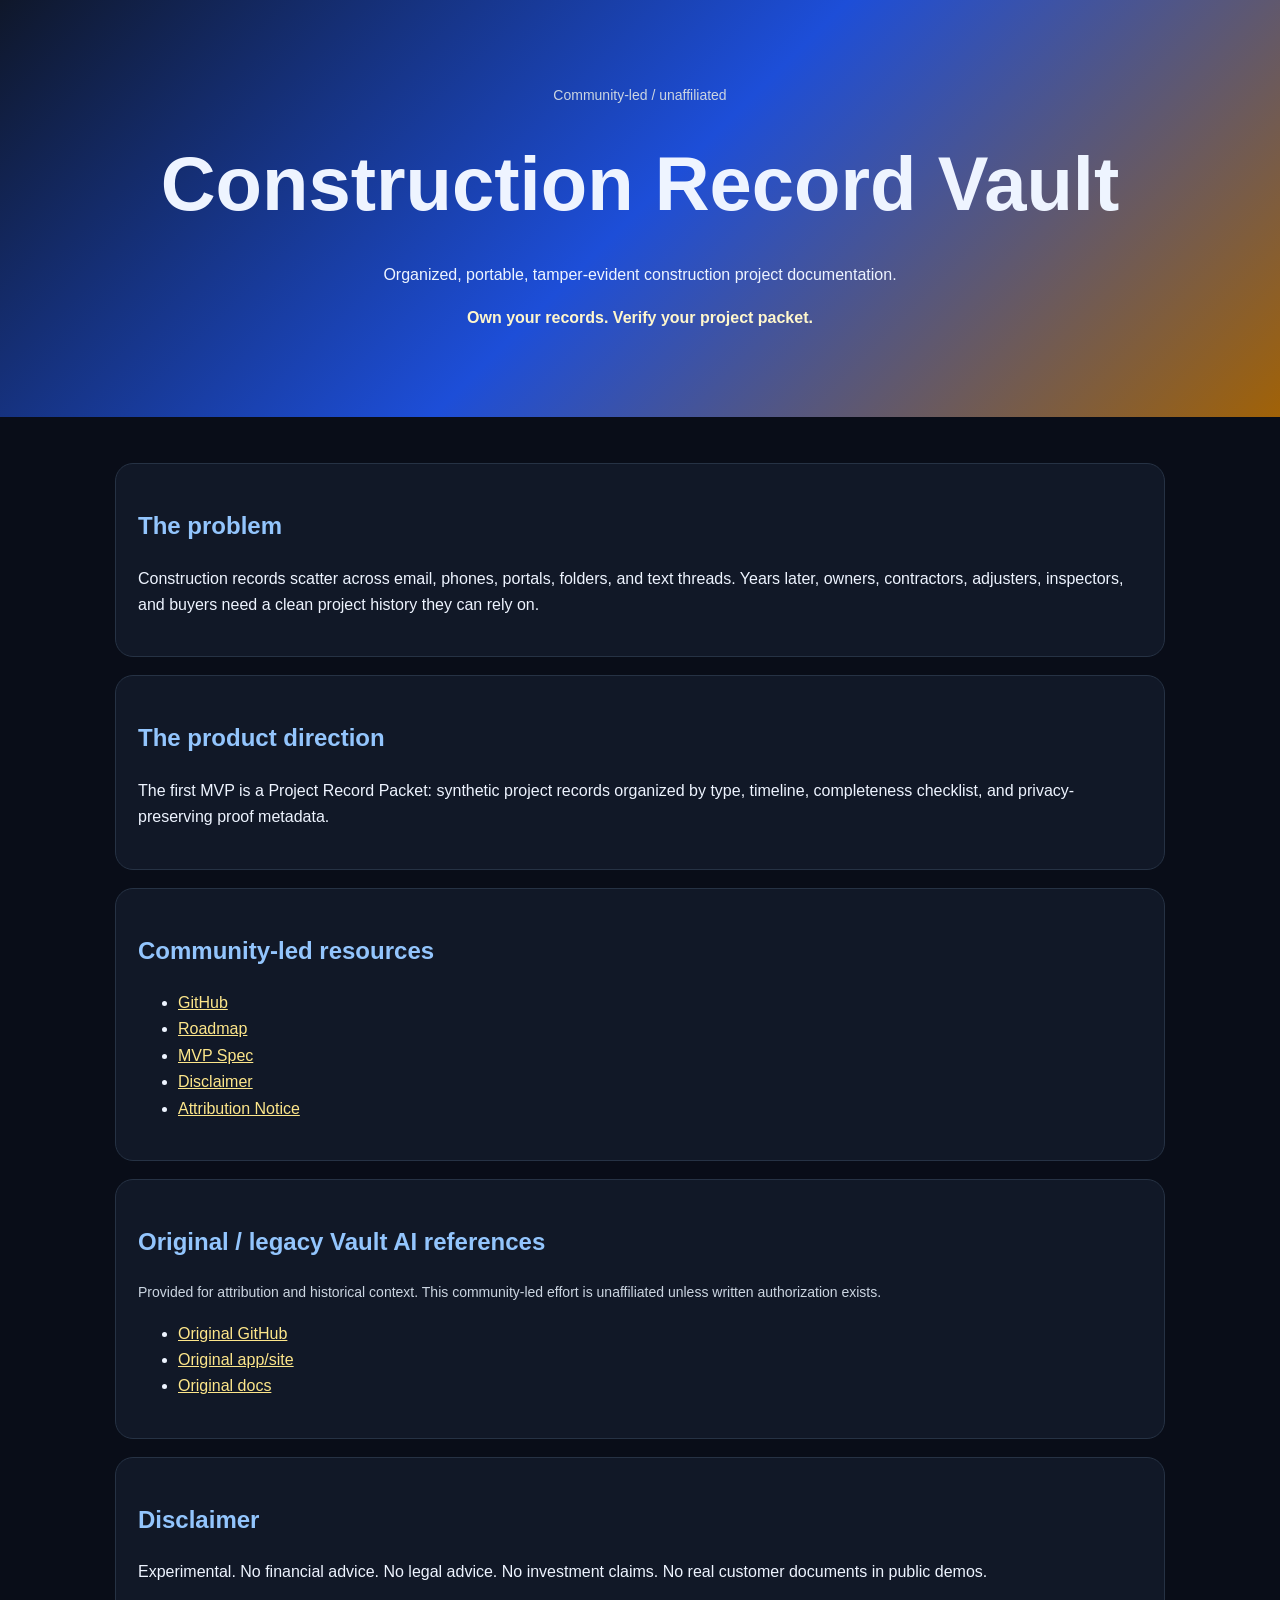
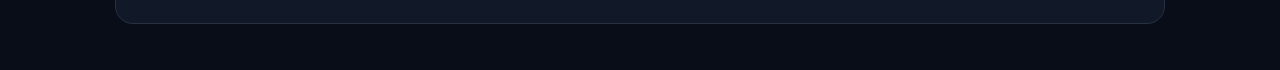
==== website/index.html @ f5368127 "docs: publish product-first construction record vault materials" ====
<!doctype html>
<html lang="en">
<head>
<meta charset="utf-8"><meta name="viewport" content="width=device-width, initial-scale=1">
<title>Construction Record Vault</title>
<style>body{margin:0;font-family:Arial,sans-serif;background:#090d18;color:#eef4ff;line-height:1.65}header{padding:70px 24px;background:linear-gradient(135deg,#0f172a,#1d4ed8,#a16207);text-align:center}h1{font-size:clamp(36px,7vw,76px);margin:0}h2{color:#93c5fd}main{max-width:1050px;margin:auto;padding:28px 20px}.card{background:#111827;border:1px solid #263244;border-radius:18px;padding:22px;margin:18px 0}a{color:#fde68a}.tag{font-weight:800;color:#fff7cc}.small{color:#cbd5e1;font-size:14px}</style>
</head><body>
<header><p class="small">Community-led / unaffiliated</p><h1>Construction Record Vault</h1><p>Organized, portable, tamper-evident construction project documentation.</p><p class="tag">Own your records. Verify your project packet.</p></header>
<main>
<section class="card"><h2>The problem</h2><p>Construction records scatter across email, phones, portals, folders, and text threads. Years later, owners, contractors, adjusters, inspectors, and buyers need a clean project history they can rely on.</p></section>
<section class="card"><h2>The product direction</h2><p>The first MVP is a Project Record Packet: synthetic project records organized by type, timeline, completeness checklist, and privacy-preserving proof metadata.</p></section>
<section class="card"><h2>Community-led resources</h2><ul>
<li><a href="https://github.com/nlima77/vault-construction-trust-network">GitHub</a></li>
<li><a href="https://github.com/nlima77/vault-construction-trust-network/blob/main/ROADMAP.md">Roadmap</a></li>
<li><a href="https://github.com/nlima77/vault-construction-trust-network/blob/main/docs/mvp-spec.md">MVP Spec</a></li>
<li><a href="https://github.com/nlima77/vault-construction-trust-network/blob/main/DISCLAIMER.md">Disclaimer</a></li>
<li><a href="https://github.com/nlima77/vault-construction-trust-network/blob/main/NOTICE.md">Attribution Notice</a></li>
</ul></section>
<section class="card"><h2>Original / legacy Vault AI references</h2><p class="small">Provided for attribution and historical context. This community-led effort is unaffiliated unless written authorization exists.</p><ul>
<li><a href="https://github.com/pashpashpash/vault-ai">Original GitHub</a></li>
<li><a href="https://vault.pash.city/">Original app/site</a></li>
<li><a href="https://docs.vault.pash.city/">Original docs</a></li>
</ul></section>
<section class="card"><h2>Disclaimer</h2><p>Experimental. No financial advice. No legal advice. No investment claims. No real customer documents in public demos.</p></section>
</main></body></html>
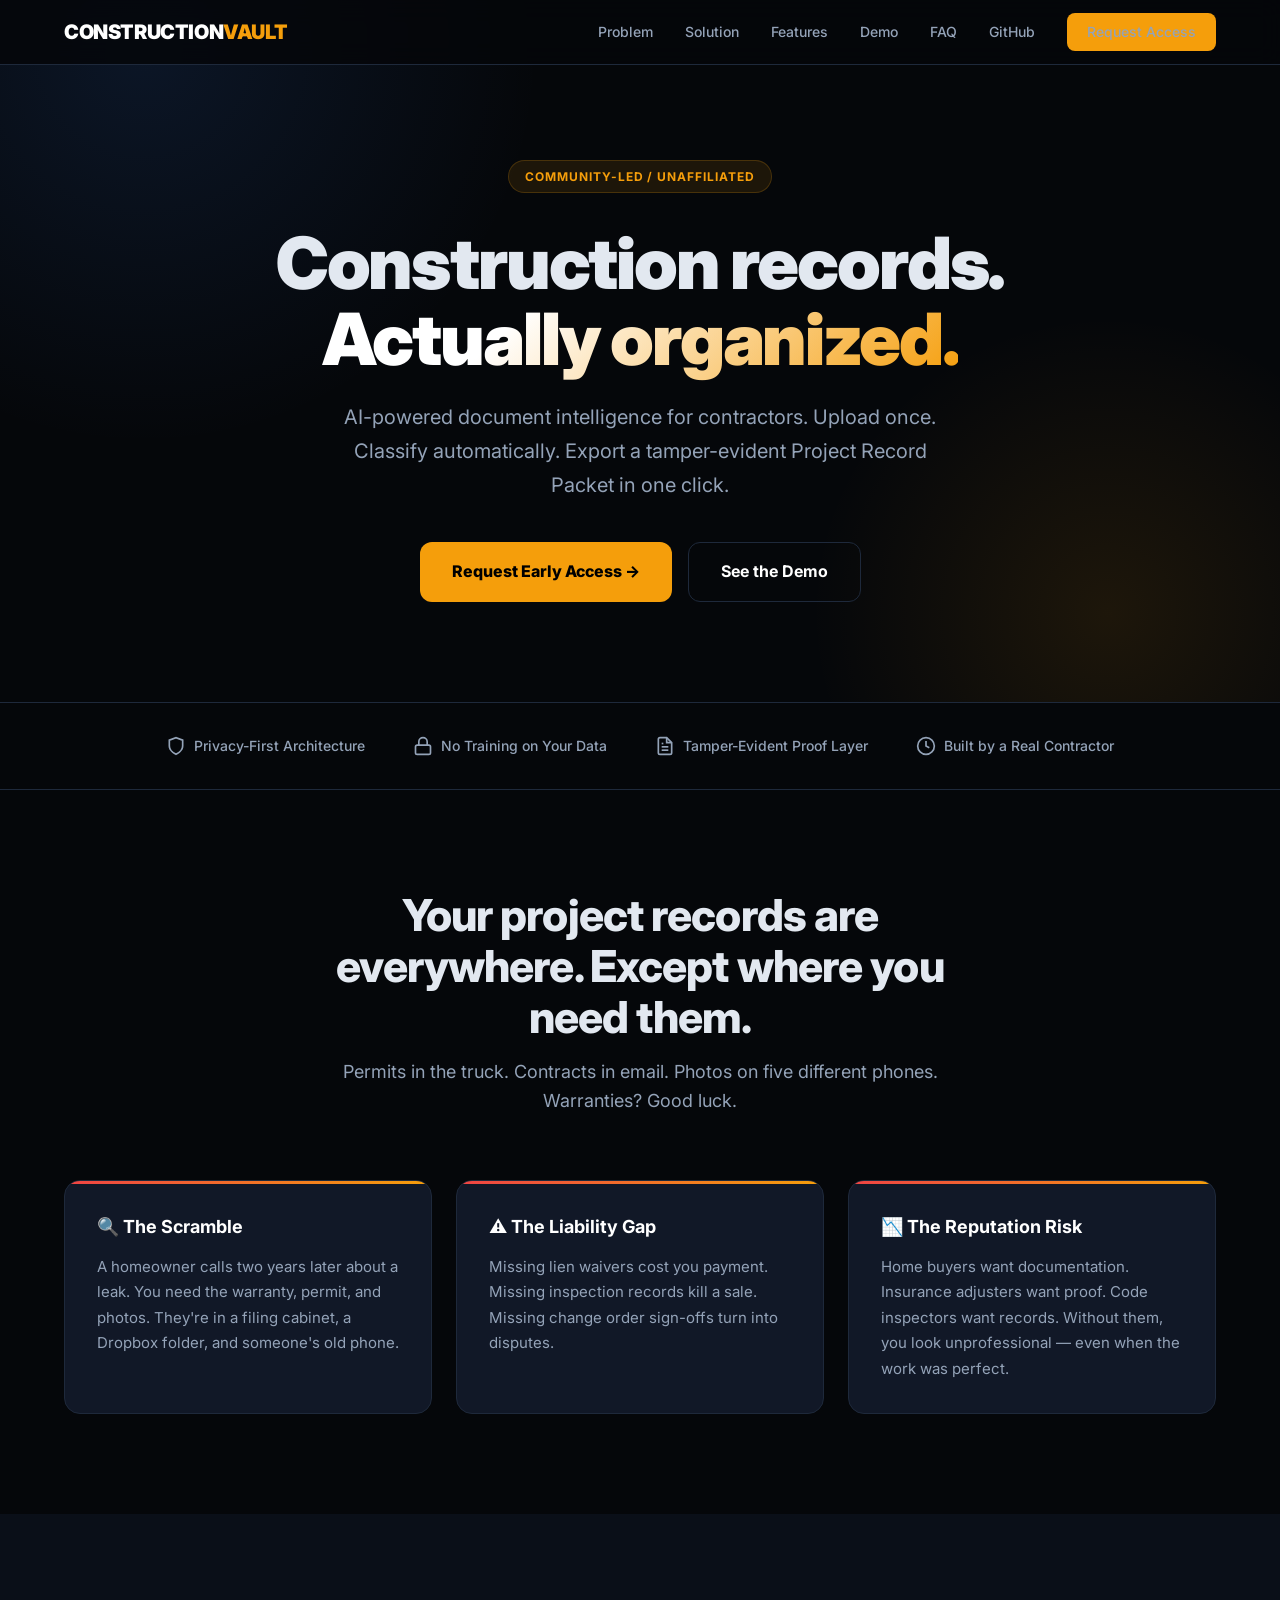
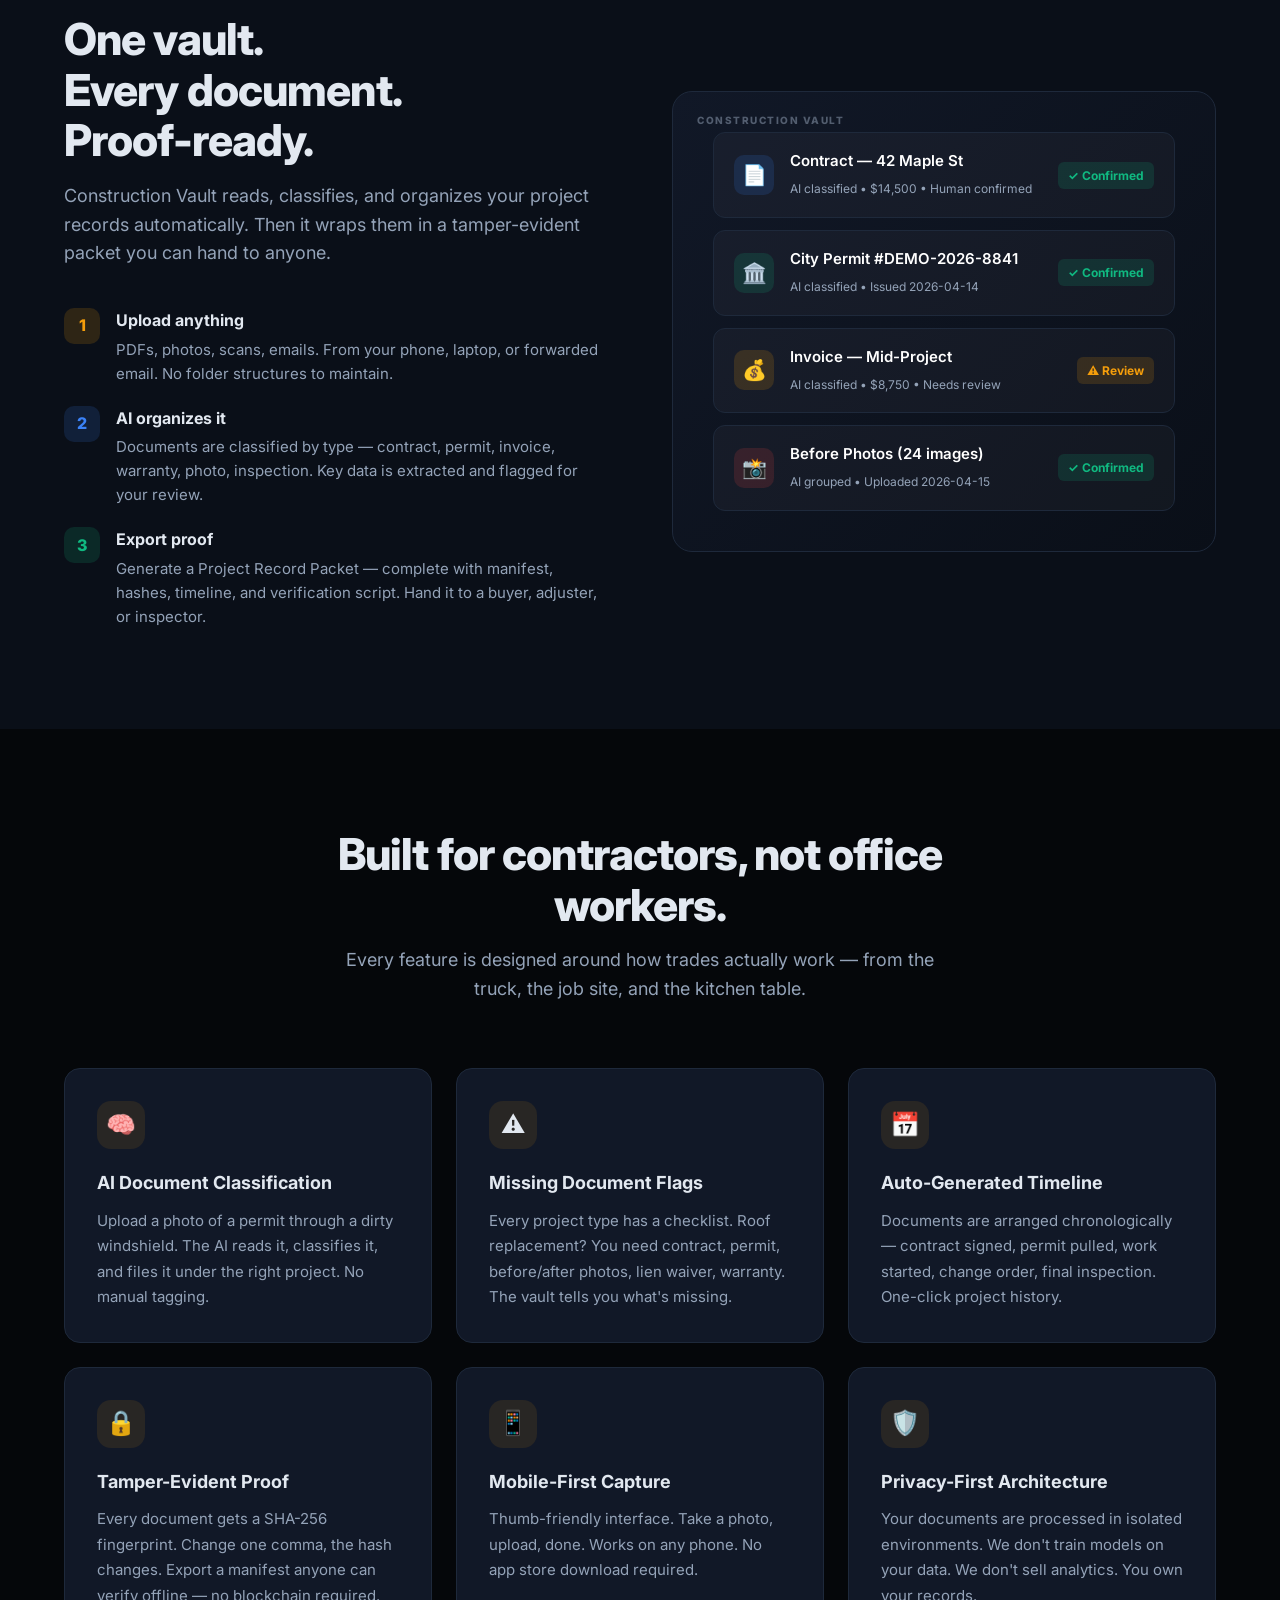
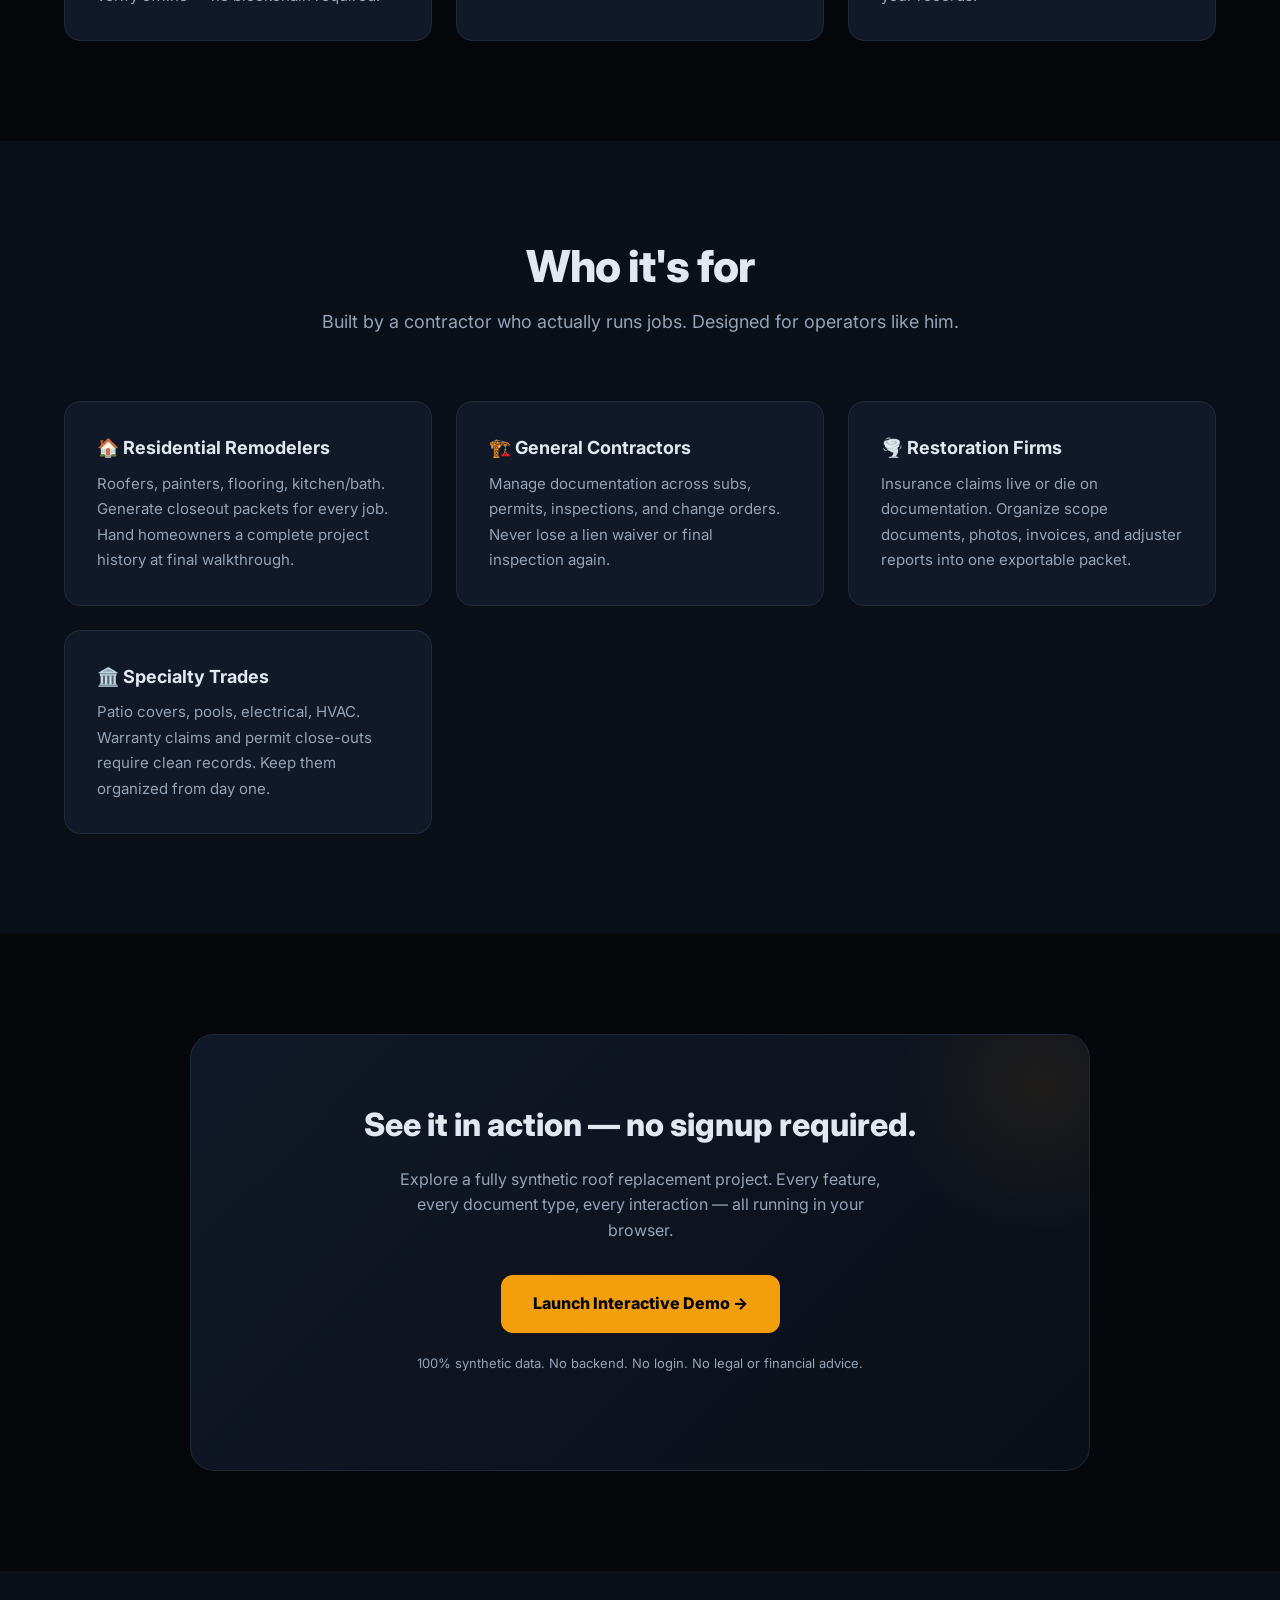
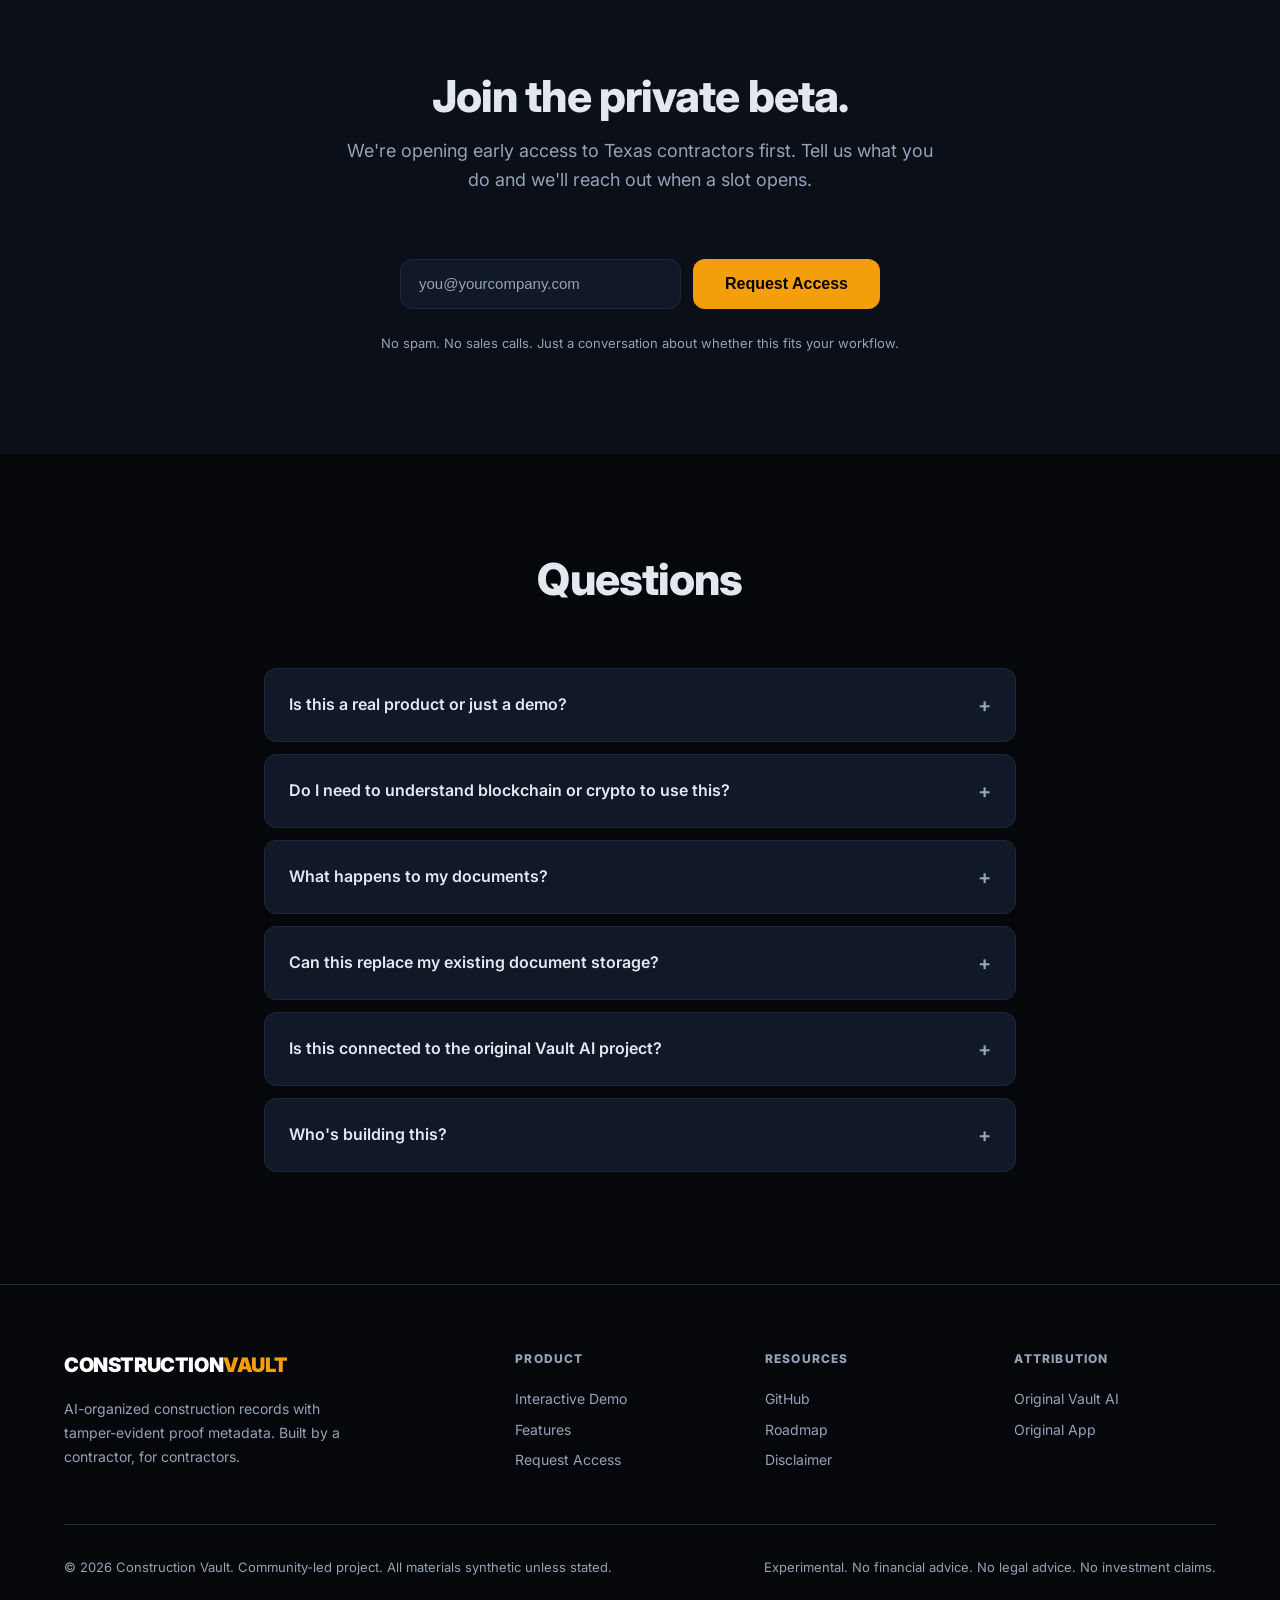
==== commit b4579e29: "feat: rebrand to Construction Vault, rebuild demo + website - Rebrand from Construction Record Vault" ====
--- a/website/index.html
+++ b/website/index.html
@@ -1,25 +1,440 @@
 <!doctype html>
 <html lang="en">
 <head>
-<meta charset="utf-8"><meta name="viewport" content="width=device-width, initial-scale=1">
-<title>Construction Record Vault</title>
-<style>body{margin:0;font-family:Arial,sans-serif;background:#090d18;color:#eef4ff;line-height:1.65}header{padding:70px 24px;background:linear-gradient(135deg,#0f172a,#1d4ed8,#a16207);text-align:center}h1{font-size:clamp(36px,7vw,76px);margin:0}h2{color:#93c5fd}main{max-width:1050px;margin:auto;padding:28px 20px}.card{background:#111827;border:1px solid #263244;border-radius:18px;padding:22px;margin:18px 0}a{color:#fde68a}.tag{font-weight:800;color:#fff7cc}.small{color:#cbd5e1;font-size:14px}</style>
-</head><body>
-<header><p class="small">Community-led / unaffiliated</p><h1>Construction Record Vault</h1><p>Organized, portable, tamper-evident construction project documentation.</p><p class="tag">Own your records. Verify your project packet.</p></header>
-<main>
-<section class="card"><h2>The problem</h2><p>Construction records scatter across email, phones, portals, folders, and text threads. Years later, owners, contractors, adjusters, inspectors, and buyers need a clean project history they can rely on.</p></section>
-<section class="card"><h2>The product direction</h2><p>The first MVP is a Project Record Packet: synthetic project records organized by type, timeline, completeness checklist, and privacy-preserving proof metadata.</p></section>
-<section class="card"><h2>Community-led resources</h2><ul>
-<li><a href="https://github.com/nlima77/vault-construction-trust-network">GitHub</a></li>
-<li><a href="https://github.com/nlima77/vault-construction-trust-network/blob/main/ROADMAP.md">Roadmap</a></li>
-<li><a href="https://github.com/nlima77/vault-construction-trust-network/blob/main/docs/mvp-spec.md">MVP Spec</a></li>
-<li><a href="https://github.com/nlima77/vault-construction-trust-network/blob/main/DISCLAIMER.md">Disclaimer</a></li>
-<li><a href="https://github.com/nlima77/vault-construction-trust-network/blob/main/NOTICE.md">Attribution Notice</a></li>
-</ul></section>
-<section class="card"><h2>Original / legacy Vault AI references</h2><p class="small">Provided for attribution and historical context. This community-led effort is unaffiliated unless written authorization exists.</p><ul>
-<li><a href="https://github.com/pashpashpash/vault-ai">Original GitHub</a></li>
-<li><a href="https://vault.pash.city/">Original app/site</a></li>
-<li><a href="https://docs.vault.pash.city/">Original docs</a></li>
-</ul></section>
-<section class="card"><h2>Disclaimer</h2><p>Experimental. No financial advice. No legal advice. No investment claims. No real customer documents in public demos.</p></section>
-</main></body></html>
+<meta charset="utf-8">
+<meta name="viewport" content="width=device-width, initial-scale=1">
+<title>Construction Vault — AI Organized Construction Records</title>
+<link rel="preconnect" href="https://fonts.googleapis.com">
+<link href="https://fonts.googleapis.com/css2?family=Inter:wght@400;500;600;700;800;900&display=swap" rel="stylesheet">
+<style>
+:root{--bg:#05070a;--bg-2:#0a0f18;--bg-3:#111827;--border:#1e293b;--text:#e2e8f0;--text-dim:#94a3b8;--accent:#f59e0b;--accent-2:#d97706;--accent-glow:rgba(245,158,11,0.15);--blue:#3b82f6;--green:#10b981;--red:#ef4444}
+*{box-sizing:border-box;margin:0;padding:0}
+html{scroll-behavior:smooth}
+body{font-family:'Inter',system-ui,-apple-system,sans-serif;background:var(--bg);color:var(--text);line-height:1.6;-webkit-font-smoothing:antialiased}
+.container{max-width:1200px;margin:0 auto;padding:0 24px}
+
+/* Nav */
+nav{position:fixed;top:0;left:0;right:0;z-index:100;background:rgba(5,7,10,0.85);backdrop-filter:blur(12px);border-bottom:1px solid var(--border)}
+.nav-inner{display:flex;align-items:center;justify-content:space-between;height:64px}
+.logo{font-weight:900;font-size:1.25rem;color:#fff;letter-spacing:-0.02em}
+.logo span{color:var(--accent)}
+.nav-links{display:flex;gap:32px;align-items:center}
+.nav-links a{color:var(--text-dim);text-decoration:none;font-size:0.875rem;font-weight:500;transition:color 0.2s}
+.nav-links a:hover{color:#fff}
+.nav-cta{background:var(--accent);color:#000;padding:8px 20px;border-radius:8px;font-weight:700;font-size:0.875rem;text-decoration:none;transition:all 0.2s}
+.nav-cta:hover{background:var(--accent-2);transform:translateY(-1px)}
+.mobile-menu{display:none;background:none;border:none;color:var(--text);font-size:1.5rem;cursor:pointer}
+
+/* Hero */
+.hero{position:relative;padding:160px 0 100px;overflow:hidden}
+.hero-bg{position:absolute;inset:0;pointer-events:none}
+.hero-bg::before{content:'';position:absolute;top:-50%;left:-20%;width:800px;height:800px;background:radial-gradient(circle,rgba(59,130,246,0.12),transparent 70%);border-radius:50%}
+.hero-bg::after{content:'';position:absolute;bottom:-30%;right:-10%;width:600px;height:600px;background:radial-gradient(circle,rgba(245,158,11,0.1),transparent 70%);border-radius:50%}
+.hero-inner{position:relative;z-index:1;text-align:center}
+.eyebrow{display:inline-flex;align-items:center;gap:8px;background:rgba(245,158,11,0.1);border:1px solid rgba(245,158,11,0.2);color:var(--accent);padding:6px 16px;border-radius:999px;font-size:0.75rem;font-weight:700;text-transform:uppercase;letter-spacing:0.08em;margin-bottom:32px}
+.hero h1{font-size:clamp(2.5rem,6vw,4.5rem);font-weight:900;line-height:1.05;letter-spacing:-0.03em;margin-bottom:24px}
+.hero h1 .gradient{background:linear-gradient(135deg,#fff 30%,var(--accent) 100%);-webkit-background-clip:text;-webkit-text-fill-color:transparent;background-clip:text}
+.hero-sub{max-width:640px;margin:0 auto 40px;color:var(--text-dim);font-size:clamp(1rem,2vw,1.25rem);line-height:1.7}
+.hero-btns{display:flex;gap:16px;justify-content:center;flex-wrap:wrap}
+.btn-primary{background:var(--accent);color:#000;padding:16px 32px;border-radius:12px;font-weight:800;font-size:1rem;text-decoration:none;display:inline-flex;align-items:center;gap:8px;transition:all 0.2s;border:none;cursor:pointer}
+.btn-primary:hover{background:var(--accent-2);transform:translateY(-2px);box-shadow:0 12px 40px rgba(245,158,11,0.25)}
+.btn-secondary{background:transparent;color:#fff;padding:16px 32px;border-radius:12px;font-weight:700;font-size:1rem;text-decoration:none;display:inline-flex;align-items:center;gap:8px;border:1px solid var(--border);transition:all 0.2s}
+.btn-secondary:hover{border-color:var(--text-dim);background:rgba(255,255,255,0.03)}
+
+/* Trust bar */
+.trust-bar{padding:32px 0;border-top:1px solid var(--border);border-bottom:1px solid var(--border)}
+.trust-inner{display:flex;justify-content:center;align-items:center;gap:48px;flex-wrap:wrap}
+.trust-item{display:flex;align-items:center;gap:8px;color:var(--text-dim);font-size:0.875rem;font-weight:500}
+.trust-item svg{width:20px;height:20px;flex-shrink:0}
+
+/* Sections */
+.section{padding:100px 0}
+.section-alt{background:var(--bg-2)}
+.section-header{text-align:center;max-width:640px;margin:0 auto 64px}
+.section-header h2{font-size:clamp(1.75rem,4vw,2.75rem);font-weight:800;line-height:1.15;letter-spacing:-0.02em;margin-bottom:16px}
+.section-header p{color:var(--text-dim);font-size:1.125rem}
+
+/* Problem */
+.problem-grid{display:grid;grid-template-columns:repeat(auto-fit,minmax(280px,1fr));gap:24px}
+.problem-card{background:var(--bg-3);border:1px solid var(--border);border-radius:16px;padding:32px;position:relative;overflow:hidden}
+.problem-card::before{content:'';position:absolute;top:0;left:0;right:0;height:3px;background:linear-gradient(90deg,var(--red),var(--accent))}
+.problem-card h3{font-size:1.125rem;font-weight:700;margin-bottom:12px;color:#fff}
+.problem-card p{color:var(--text-dim);font-size:0.9375rem;line-height:1.7}
+
+/* Solution */
+.solution-grid{display:grid;grid-template-columns:1fr 1fr;gap:64px;align-items:center}
+.solution-visual{background:linear-gradient(135deg,var(--bg-3),var(--bg-2));border:1px solid var(--border);border-radius:20px;padding:40px;position:relative;min-height:400px;display:flex;flex-direction:column;justify-content:center}
+.solution-visual::before{content:'CONSTRUCTION VAULT';position:absolute;top:20px;left:24px;font-size:0.625rem;font-weight:800;letter-spacing:0.15em;color:var(--text-dim);opacity:0.5}
+.doc-stack{display:flex;flex-direction:column;gap:12px}
+.doc-item{background:rgba(255,255,255,0.03);border:1px solid var(--border);border-radius:12px;padding:16px 20px;display:flex;align-items:center;gap:16px;animation:slideIn 0.5s ease-out backwards}
+.doc-item:nth-child(1){animation-delay:0.1s}
+.doc-item:nth-child(2){animation-delay:0.2s}
+.doc-item:nth-child(3){animation-delay:0.3s}
+.doc-item:nth-child(4){animation-delay:0.4s}
+.doc-icon{width:40px;height:40px;border-radius:10px;display:flex;align-items:center;justify-content:center;font-size:1.25rem;flex-shrink:0}
+.doc-icon.contract{background:rgba(59,130,246,0.15);color:var(--blue)}
+.doc-icon.permit{background:rgba(16,185,129,0.15);color:var(--green)}
+.doc-icon.invoice{background:rgba(245,158,11,0.15);color:var(--accent)}
+.doc-icon.photo{background:rgba(239,68,68,0.15);color:var(--red)}
+.doc-info{flex:1}
+.doc-info h4{font-size:0.9375rem;font-weight:600;color:#fff;margin-bottom:2px}
+.doc-info span{font-size:0.75rem;color:var(--text-dim)}
+.doc-status{font-size:0.75rem;font-weight:700;padding:4px 10px;border-radius:6px;background:rgba(16,185,129,0.15);color:var(--green)}
+.doc-status.review{background:rgba(245,158,11,0.15);color:var(--accent)}
+@keyframes slideIn{from{opacity:0;transform:translateX(-20px)}to{opacity:1;transform:translateX(0)}}
+
+/* How it works */
+.steps{display:grid;grid-template-columns:repeat(3,1fr);gap:32px}
+.step{text-align:center;position:relative}
+.step-num{width:56px;height:56px;border-radius:16px;background:var(--bg-3);border:1px solid var(--border);display:flex;align-items:center;justify-content:center;font-size:1.25rem;font-weight:900;color:var(--accent);margin:0 auto 24px;position:relative;z-index:1}
+.step h3{font-size:1.125rem;font-weight:700;margin-bottom:12px}
+.step p{color:var(--text-dim);font-size:0.9375rem;line-height:1.7}
+.step-connector{position:absolute;top:28px;left:calc(50% + 40px);right:calc(-50% + 40px);height:1px;background:linear-gradient(90deg,var(--border),var(--accent),var(--border));opacity:0.4}
+.step:last-child .step-connector{display:none}
+
+/* Features */
+.features-grid{display:grid;grid-template-columns:repeat(auto-fit,minmax(320px,1fr));gap:24px}
+.feature-card{background:var(--bg-3);border:1px solid var(--border);border-radius:16px;padding:32px;transition:all 0.3s;position:relative}
+.feature-card:hover{border-color:rgba(245,158,11,0.3);transform:translateY(-4px);box-shadow:0 20px 60px rgba(0,0,0,0.3)}
+.feature-icon{width:48px;height:48px;border-radius:14px;background:rgba(245,158,11,0.1);display:flex;align-items:center;justify-content:center;font-size:1.5rem;margin-bottom:20px}
+.feature-card h3{font-size:1.125rem;font-weight:700;margin-bottom:10px}
+.feature-card p{color:var(--text-dim);font-size:0.9375rem;line-height:1.7}
+
+/* Use cases */
+.usecase-grid{display:grid;grid-template-columns:repeat(auto-fit,minmax(300px,1fr));gap:24px}
+.usecase-card{background:var(--bg-3);border:1px solid var(--border);border-radius:16px;padding:32px}
+.usecase-card h3{font-size:1.125rem;font-weight:700;margin-bottom:8px;display:flex;align-items:center;gap:10px}
+.usecase-card p{color:var(--text-dim);font-size:0.9375rem;line-height:1.7}
+
+/* Demo CTA */
+.demo-section{background:linear-gradient(135deg,var(--bg-3),var(--bg-2));border:1px solid var(--border);border-radius:24px;padding:64px;text-align:center;margin:0 auto;max-width:900px;position:relative;overflow:hidden}
+.demo-section::before{content:'';position:absolute;top:-100px;right:-100px;width:300px;height:300px;background:radial-gradient(circle,rgba(245,158,11,0.08),transparent 70%);border-radius:50%}
+.demo-section h2{font-size:clamp(1.5rem,3vw,2rem);font-weight:800;margin-bottom:16px;position:relative}
+.demo-section p{color:var(--text-dim);margin-bottom:32px;max-width:480px;margin-left:auto;margin-right:auto;position:relative}
+
+/* Beta CTA */
+.beta-form{display:flex;gap:12px;max-width:480px;margin:32px auto 0;flex-wrap:wrap;justify-content:center}
+.beta-form input{flex:1;min-width:240px;background:var(--bg-3);border:1px solid var(--border);border-radius:12px;padding:14px 18px;color:#fff;font-size:0.9375rem;outline:none;transition:border-color 0.2s}
+.beta-form input:focus{border-color:var(--accent)}
+.beta-form input::placeholder{color:var(--text-dim)}
+
+/* FAQ */
+.faq-item{background:var(--bg-3);border:1px solid var(--border);border-radius:12px;margin-bottom:12px;overflow:hidden}
+.faq-q{padding:20px 24px;display:flex;justify-content:space-between;align-items:center;cursor:pointer;font-weight:600;transition:color 0.2s}
+.faq-q:hover{color:var(--accent)}
+.faq-q::after{content:'+';font-size:1.25rem;color:var(--text-dim);transition:transform 0.2s}
+.faq-item.open .faq-q::after{transform:rotate(45deg)}
+.faq-a{padding:0 24px;max-height:0;overflow:hidden;transition:all 0.3s ease;color:var(--text-dim);line-height:1.7}
+.faq-item.open .faq-a{padding:0 24px 20px;max-height:300px}
+
+/* Footer */
+footer{padding:64px 0 32px;border-top:1px solid var(--border)}
+.footer-grid{display:grid;grid-template-columns:2fr 1fr 1fr 1fr;gap:48px;margin-bottom:48px}
+.footer-brand .logo{margin-bottom:16px}
+.footer-brand p{color:var(--text-dim);font-size:0.875rem;line-height:1.7;max-width:280px}
+.footer-col h4{font-size:0.75rem;font-weight:800;text-transform:uppercase;letter-spacing:0.1em;color:var(--text-dim);margin-bottom:16px}
+.footer-col a{display:block;color:var(--text-dim);text-decoration:none;font-size:0.875rem;padding:4px 0;transition:color 0.2s}
+.footer-col a:hover{color:#fff}
+.footer-bottom{display:flex;justify-content:space-between;align-items:center;padding-top:32px;border-top:1px solid var(--border);flex-wrap:wrap;gap:16px}
+.footer-bottom p{color:var(--text-dim);font-size:0.8125rem}
+
+/* Responsive */
+@media(max-width:900px){
+.solution-grid{grid-template-columns:1fr}
+.steps{grid-template-columns:1fr}
+.step-connector{display:none}
+.footer-grid{grid-template-columns:1fr 1fr}
+.nav-links{display:none}
+.mobile-menu{display:block}
+}
+@media(max-width:600px){
+.hero{padding:120px 0 60px}
+.section{padding:60px 0}
+.demo-section{padding:40px 24px}
+.footer-grid{grid-template-columns:1fr}
+.beta-form input{width:100%}
+}
+</style>
+</head>
+<body>
+
+<nav>
+  <div class="container nav-inner">
+    <div class="logo">CONSTRUCTION<span>VAULT</span></div>
+    <div class="nav-links">
+      <a href="#problem">Problem</a>
+      <a href="#solution">Solution</a>
+      <a href="#features">Features</a>
+      <a href="#demo">Demo</a>
+      <a href="#faq">FAQ</a>
+      <a href="https://github.com/nlima77/vault-construction-trust-network" target="_blank">GitHub</a>
+      <a href="#beta" class="nav-cta">Request Access</a>
+    </div>
+    <button class="mobile-menu" onclick="document.querySelector('.nav-links').classList.toggle('mobile-open')">☰</button>
+  </div>
+</nav>
+
+<section class="hero">
+  <div class="hero-bg"></div>
+  <div class="container hero-inner">
+    <div class="eyebrow">Community-Led / Unaffiliated</div>
+    <h1>Construction records.<br><span class="gradient">Actually organized.</span></h1>
+    <p class="hero-sub">AI-powered document intelligence for contractors. Upload once. Classify automatically. Export a tamper-evident Project Record Packet in one click.</p>
+    <div class="hero-btns">
+      <a href="#beta" class="btn-primary">Request Early Access →</a>
+      <a href="demo/index.html" class="btn-secondary">See the Demo</a>
+    </div>
+  </div>
+</section>
+
+<section class="trust-bar">
+  <div class="container trust-inner">
+    <div class="trust-item"><svg viewBox="0 0 24 24" fill="none" stroke="currentColor" stroke-width="2"><path d="M12 22s8-4 8-10V5l-8-3-8 3v7c0 6 8 10 8 10z"/></svg> Privacy-First Architecture</div>
+    <div class="trust-item"><svg viewBox="0 0 24 24" fill="none" stroke="currentColor" stroke-width="2"><rect x="3" y="11" width="18" height="11" rx="2"/><path d="M7 11V7a5 5 0 0110 0v4"/></svg> No Training on Your Data</div>
+    <div class="trust-item"><svg viewBox="0 0 24 24" fill="none" stroke="currentColor" stroke-width="2"><path d="M14 2H6a2 2 0 00-2 2v16a2 2 0 002 2h12a2 2 0 002-2V8z"/><path d="M14 2v6h6"/><path d="M16 13H8"/><path d="M16 17H8"/><path d="M10 9H8"/></svg> Tamper-Evident Proof Layer</div>
+    <div class="trust-item"><svg viewBox="0 0 24 24" fill="none" stroke="currentColor" stroke-width="2"><circle cx="12" cy="12" r="10"/><path d="M12 6v6l4 2"/></svg> Built by a Real Contractor</div>
+  </div>
+</section>
+
+<section class="section" id="problem">
+  <div class="container">
+    <div class="section-header">
+      <h2>Your project records are everywhere. Except where you need them.</h2>
+      <p>Permits in the truck. Contracts in email. Photos on five different phones. Warranties? Good luck.</p>
+    </div>
+    <div class="problem-grid">
+      <div class="problem-card">
+        <h3>🔍 The Scramble</h3>
+        <p>A homeowner calls two years later about a leak. You need the warranty, permit, and photos. They're in a filing cabinet, a Dropbox folder, and someone's old phone.</p>
+      </div>
+      <div class="problem-card">
+        <h3>⚠️ The Liability Gap</h3>
+        <p>Missing lien waivers cost you payment. Missing inspection records kill a sale. Missing change order sign-offs turn into disputes.</p>
+      </div>
+      <div class="problem-card">
+        <h3>📉 The Reputation Risk</h3>
+        <p>Home buyers want documentation. Insurance adjusters want proof. Code inspectors want records. Without them, you look unprofessional — even when the work was perfect.</p>
+      </div>
+    </div>
+  </div>
+</section>
+
+<section class="section section-alt" id="solution">
+  <div class="container">
+    <div class="solution-grid">
+      <div>
+        <div class="section-header" style="text-align:left;margin:0 0 40px">
+          <h2>One vault.<br>Every document.<br>Proof-ready.</h2>
+          <p>Construction Vault reads, classifies, and organizes your project records automatically. Then it wraps them in a tamper-evident packet you can hand to anyone.</p>
+        </div>
+        <div style="display:flex;flex-direction:column;gap:20px">
+          <div style="display:flex;gap:16px;align-items:flex-start">
+            <div style="width:36px;height:36px;border-radius:10px;background:rgba(245,158,11,0.15);display:flex;align-items:center;justify-content:center;flex-shrink:0;font-weight:800;color:var(--accent)">1</div>
+            <div>
+              <h4 style="font-weight:700;margin-bottom:4px">Upload anything</h4>
+              <p style="color:var(--text-dim);font-size:0.9375rem">PDFs, photos, scans, emails. From your phone, laptop, or forwarded email. No folder structures to maintain.</p>
+            </div>
+          </div>
+          <div style="display:flex;gap:16px;align-items:flex-start">
+            <div style="width:36px;height:36px;border-radius:10px;background:rgba(59,130,246,0.15);display:flex;align-items:center;justify-content:center;flex-shrink:0;font-weight:800;color:var(--blue)">2</div>
+            <div>
+              <h4 style="font-weight:700;margin-bottom:4px">AI organizes it</h4>
+              <p style="color:var(--text-dim);font-size:0.9375rem">Documents are classified by type — contract, permit, invoice, warranty, photo, inspection. Key data is extracted and flagged for your review.</p>
+            </div>
+          </div>
+          <div style="display:flex;gap:16px;align-items:flex-start">
+            <div style="width:36px;height:36px;border-radius:10px;background:rgba(16,185,129,0.15);display:flex;align-items:center;justify-content:center;flex-shrink:0;font-weight:800;color:var(--green)">3</div>
+            <div>
+              <h4 style="font-weight:700;margin-bottom:4px">Export proof</h4>
+              <p style="color:var(--text-dim);font-size:0.9375rem">Generate a Project Record Packet — complete with manifest, hashes, timeline, and verification script. Hand it to a buyer, adjuster, or inspector.</p>
+            </div>
+          </div>
+        </div>
+      </div>
+      <div class="solution-visual">
+        <div class="doc-stack">
+          <div class="doc-item">
+            <div class="doc-icon contract">📄</div>
+            <div class="doc-info"><h4>Contract — 42 Maple St</h4><span>AI classified • $14,500 • Human confirmed</span></div>
+            <div class="doc-status">✓ Confirmed</div>
+          </div>
+          <div class="doc-item">
+            <div class="doc-icon permit">🏛️</div>
+            <div class="doc-info"><h4>City Permit #DEMO-2026-8841</h4><span>AI classified • Issued 2026-04-14</span></div>
+            <div class="doc-status">✓ Confirmed</div>
+          </div>
+          <div class="doc-item">
+            <div class="doc-icon invoice">💰</div>
+            <div class="doc-info"><h4>Invoice — Mid-Project</h4><span>AI classified • $8,750 • Needs review</span></div>
+            <div class="doc-status review">⚠ Review</div>
+          </div>
+          <div class="doc-item">
+            <div class="doc-icon photo">📸</div>
+            <div class="doc-info"><h4>Before Photos (24 images)</h4><span>AI grouped • Uploaded 2026-04-15</span></div>
+            <div class="doc-status">✓ Confirmed</div>
+          </div>
+        </div>
+      </div>
+    </div>
+  </div>
+</section>
+
+<section class="section" id="features">
+  <div class="container">
+    <div class="section-header">
+      <h2>Built for contractors, not office workers.</h2>
+      <p>Every feature is designed around how trades actually work — from the truck, the job site, and the kitchen table.</p>
+    </div>
+    <div class="features-grid">
+      <div class="feature-card">
+        <div class="feature-icon">🧠</div>
+        <h3>AI Document Classification</h3>
+        <p>Upload a photo of a permit through a dirty windshield. The AI reads it, classifies it, and files it under the right project. No manual tagging.</p>
+      </div>
+      <div class="feature-card">
+        <div class="feature-icon">⚠️</div>
+        <h3>Missing Document Flags</h3>
+        <p>Every project type has a checklist. Roof replacement? You need contract, permit, before/after photos, lien waiver, warranty. The vault tells you what's missing.</p>
+      </div>
+      <div class="feature-card">
+        <div class="feature-icon">📅</div>
+        <h3>Auto-Generated Timeline</h3>
+        <p>Documents are arranged chronologically — contract signed, permit pulled, work started, change order, final inspection. One-click project history.</p>
+      </div>
+      <div class="feature-card">
+        <div class="feature-icon">🔒</div>
+        <h3>Tamper-Evident Proof</h3>
+        <p>Every document gets a SHA-256 fingerprint. Change one comma, the hash changes. Export a manifest anyone can verify offline — no blockchain required.</p>
+      </div>
+      <div class="feature-card">
+        <div class="feature-icon">📱</div>
+        <h3>Mobile-First Capture</h3>
+        <p>Thumb-friendly interface. Take a photo, upload, done. Works on any phone. No app store download required.</p>
+      </div>
+      <div class="feature-card">
+        <div class="feature-icon">🛡️</div>
+        <h3>Privacy-First Architecture</h3>
+        <p>Your documents are processed in isolated environments. We don't train models on your data. We don't sell analytics. You own your records.</p>
+      </div>
+    </div>
+  </div>
+</section>
+
+<section class="section section-alt">
+  <div class="container">
+    <div class="section-header">
+      <h2>Who it's for</h2>
+      <p>Built by a contractor who actually runs jobs. Designed for operators like him.</p>
+    </div>
+    <div class="usecase-grid">
+      <div class="usecase-card">
+        <h3>🏠 Residential Remodelers</h3>
+        <p>Roofers, painters, flooring, kitchen/bath. Generate closeout packets for every job. Hand homeowners a complete project history at final walkthrough.</p>
+      </div>
+      <div class="usecase-card">
+        <h3>🏗️ General Contractors</h3>
+        <p>Manage documentation across subs, permits, inspections, and change orders. Never lose a lien waiver or final inspection again.</p>
+      </div>
+      <div class="usecase-card">
+        <h3>🌪️ Restoration Firms</h3>
+        <p>Insurance claims live or die on documentation. Organize scope documents, photos, invoices, and adjuster reports into one exportable packet.</p>
+      </div>
+      <div class="usecase-card">
+        <h3>🏛️ Specialty Trades</h3>
+        <p>Patio covers, pools, electrical, HVAC. Warranty claims and permit close-outs require clean records. Keep them organized from day one.</p>
+      </div>
+    </div>
+  </div>
+</section>
+
+<section class="section" id="demo">
+  <div class="container">
+    <div class="demo-section">
+      <h2>See it in action — no signup required.</h2>
+      <p>Explore a fully synthetic roof replacement project. Every feature, every document type, every interaction — all running in your browser.</p>
+      <a href="demo/index.html" class="btn-primary">Launch Interactive Demo →</a>
+      <p style="margin-top:20px;font-size:0.8125rem;color:var(--text-dim)">100% synthetic data. No backend. No login. No legal or financial advice.</p>
+    </div>
+  </div>
+</section>
+
+<section class="section section-alt" id="beta">
+  <div class="container" style="text-align:center;max-width:640px">
+    <div class="section-header">
+      <h2>Join the private beta.</h2>
+      <p>We're opening early access to Texas contractors first. Tell us what you do and we'll reach out when a slot opens.</p>
+    </div>
+    <form class="beta-form" onsubmit="event.preventDefault();alert('Thanks! This is a static demo form. For real beta access, contact Neil directly.');">
+      <input type="email" placeholder="you@yourcompany.com" required>
+      <button type="submit" class="btn-primary">Request Access</button>
+    </form>
+    <p style="margin-top:24px;font-size:0.8125rem;color:var(--text-dim)">No spam. No sales calls. Just a conversation about whether this fits your workflow.</p>
+  </div>
+</section>
+
+<section class="section" id="faq">
+  <div class="container" style="max-width:800px">
+    <div class="section-header">
+      <h2>Questions</h2>
+    </div>
+    <div class="faq-item">
+      <div class="faq-q" onclick="this.parentElement.classList.toggle('open')">Is this a real product or just a demo?</div>
+      <div class="faq-a">It's a working prototype built on real construction workflows. The demo uses 100% synthetic data. Private beta access is real — we're testing with select contractors in Texas before general availability.</div>
+    </div>
+    <div class="faq-item">
+      <div class="faq-q" onclick="this.parentElement.classList.toggle('open')">Do I need to understand blockchain or crypto to use this?</div>
+      <div class="faq-a">No. The proof layer uses SHA-256 hashes — standard cryptography that's been around for decades. No wallet, no tokens, no blockchain knowledge required. The MVP works entirely offline if needed.</div>
+    </div>
+    <div class="faq-item">
+      <div class="faq-q" onclick="this.parentElement.classList.toggle('open')">What happens to my documents?</div>
+      <div class="faq-a">You keep full ownership. Documents are processed in isolated environments. We don't train AI models on your data, sell analytics, or share records with third parties. Privacy is the default, not an upsell.</div>
+    </div>
+    <div class="faq-item">
+      <div class="faq-q" onclick="this.parentElement.classList.toggle('open')">Can this replace my existing document storage?</div>
+      <div class="faq-a">Eventually, yes. Today it's designed to sit alongside whatever you use — Dropbox, Google Drive, local folders — and add structure, classification, and proof metadata on top. Export packets can live anywhere.</div>
+    </div>
+    <div class="faq-item">
+      <div class="faq-q" onclick="this.parentElement.classList.toggle('open')">Is this connected to the original Vault AI project?</div>
+      <div class="faq-a">This is a community-led effort inspired by the original Vault AI open-source project (MIT licensed, by pashpashpash). We are unaffiliated with the original team unless formal written authorization is established later. We maintain attribution and respect the original work.</div>
+    </div>
+    <div class="faq-item">
+      <div class="faq-q" onclick="this.parentElement.classList.toggle('open')">Who's building this?</div>
+      <div class="faq-a">Neil Lima, president of Certipro Home Improvement LLC — a real outdoor living contractor in the Dallas-Fort Worth area. He's building the tool he wishes he had for his own projects.</div>
+    </div>
+  </div>
+</section>
+
+<footer>
+  <div class="container">
+    <div class="footer-grid">
+      <div class="footer-brand">
+        <div class="logo">CONSTRUCTION<span>VAULT</span></div>
+        <p>AI-organized construction records with tamper-evident proof metadata. Built by a contractor, for contractors.</p>
+      </div>
+      <div class="footer-col">
+        <h4>Product</h4>
+        <a href="demo/index.html">Interactive Demo</a>
+        <a href="#features">Features</a>
+        <a href="#beta">Request Access</a>
+      </div>
+      <div class="footer-col">
+        <h4>Resources</h4>
+        <a href="https://github.com/nlima77/vault-construction-trust-network" target="_blank">GitHub</a>
+        <a href="https://github.com/nlima77/vault-construction-trust-network/blob/main/ROADMAP.md" target="_blank">Roadmap</a>
+        <a href="https://github.com/nlima77/vault-construction-trust-network/blob/main/DISCLAIMER.md" target="_blank">Disclaimer</a>
+      </div>
+      <div class="footer-col">
+        <h4>Attribution</h4>
+        <a href="https://github.com/pashpashpash/vault-ai" target="_blank">Original Vault AI</a>
+        <a href="https://vault.pash.city/" target="_blank">Original App</a>
+      </div>
+    </div>
+    <div class="footer-bottom">
+      <p>© 2026 Construction Vault. Community-led project. All materials synthetic unless stated.</p>
+      <p>Experimental. No financial advice. No legal advice. No investment claims.</p>
+    </div>
+  </div>
+</footer>
+
+</body>
+</html>
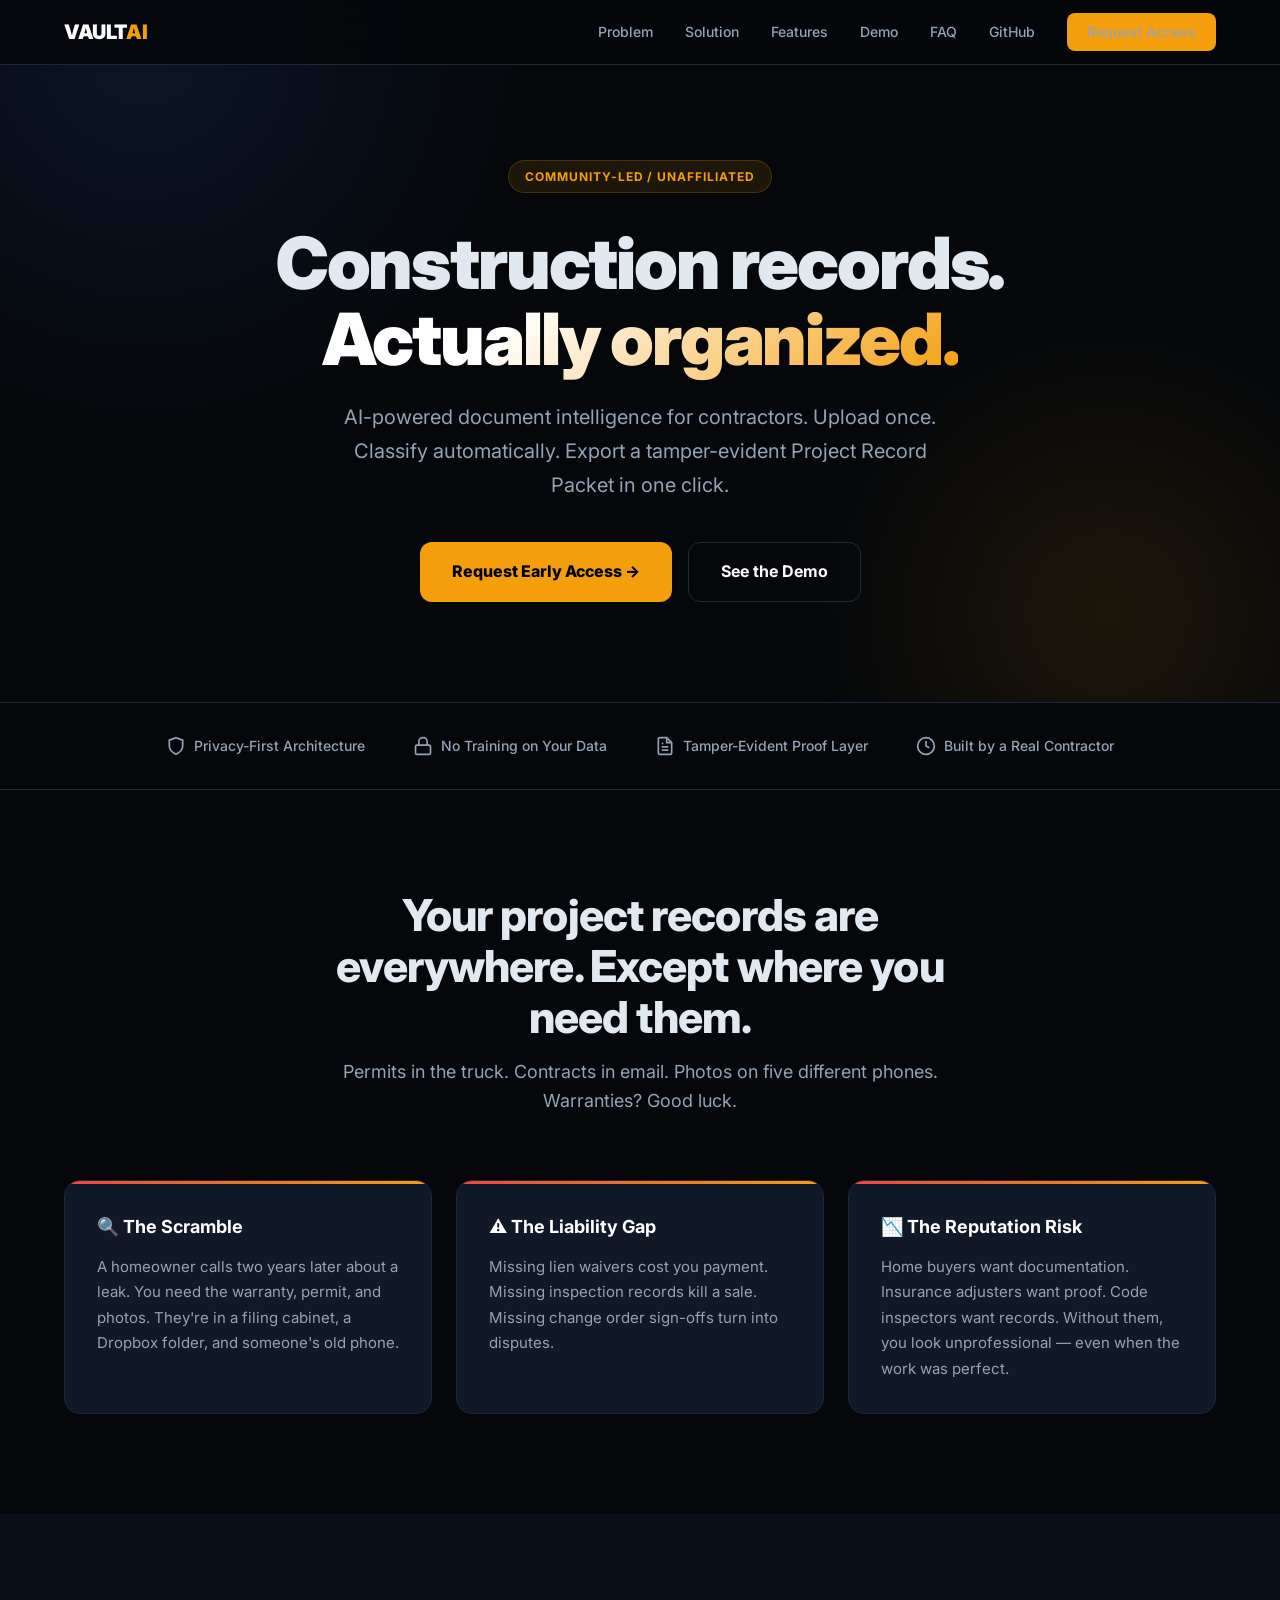
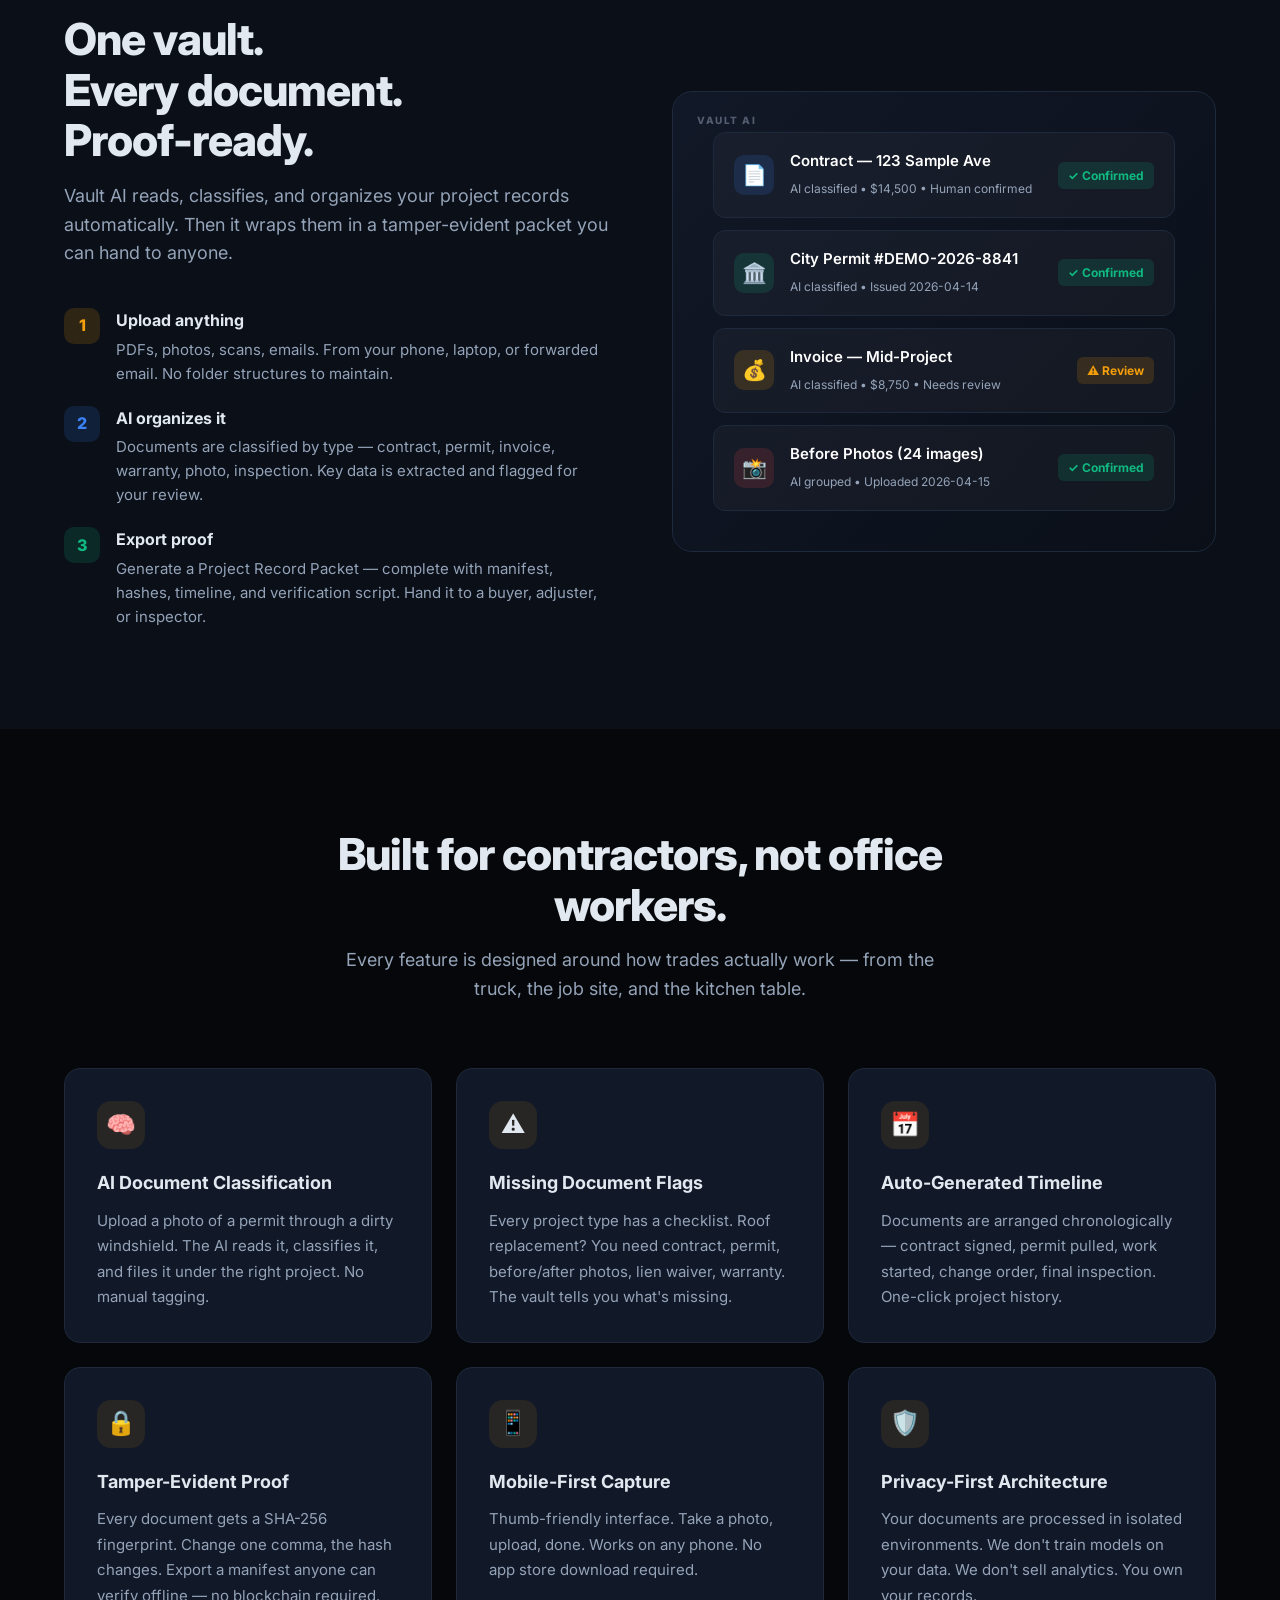
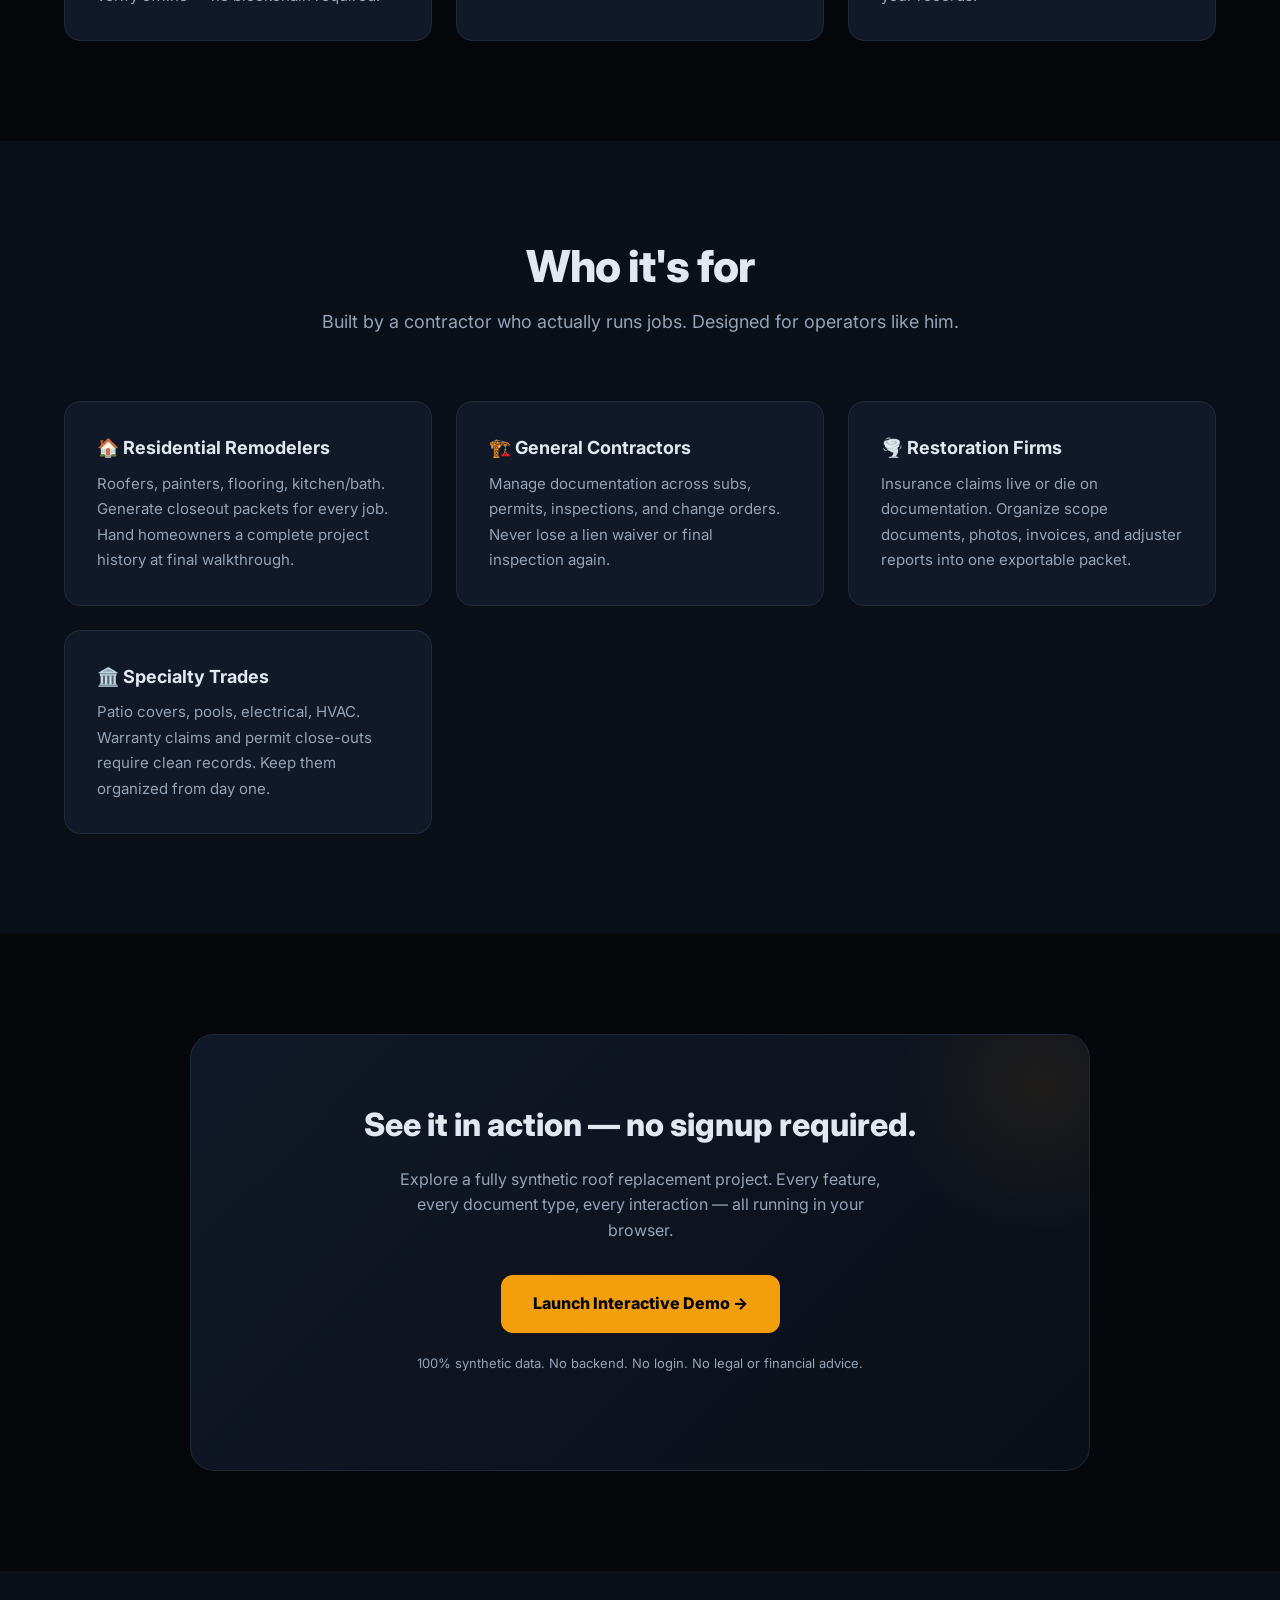
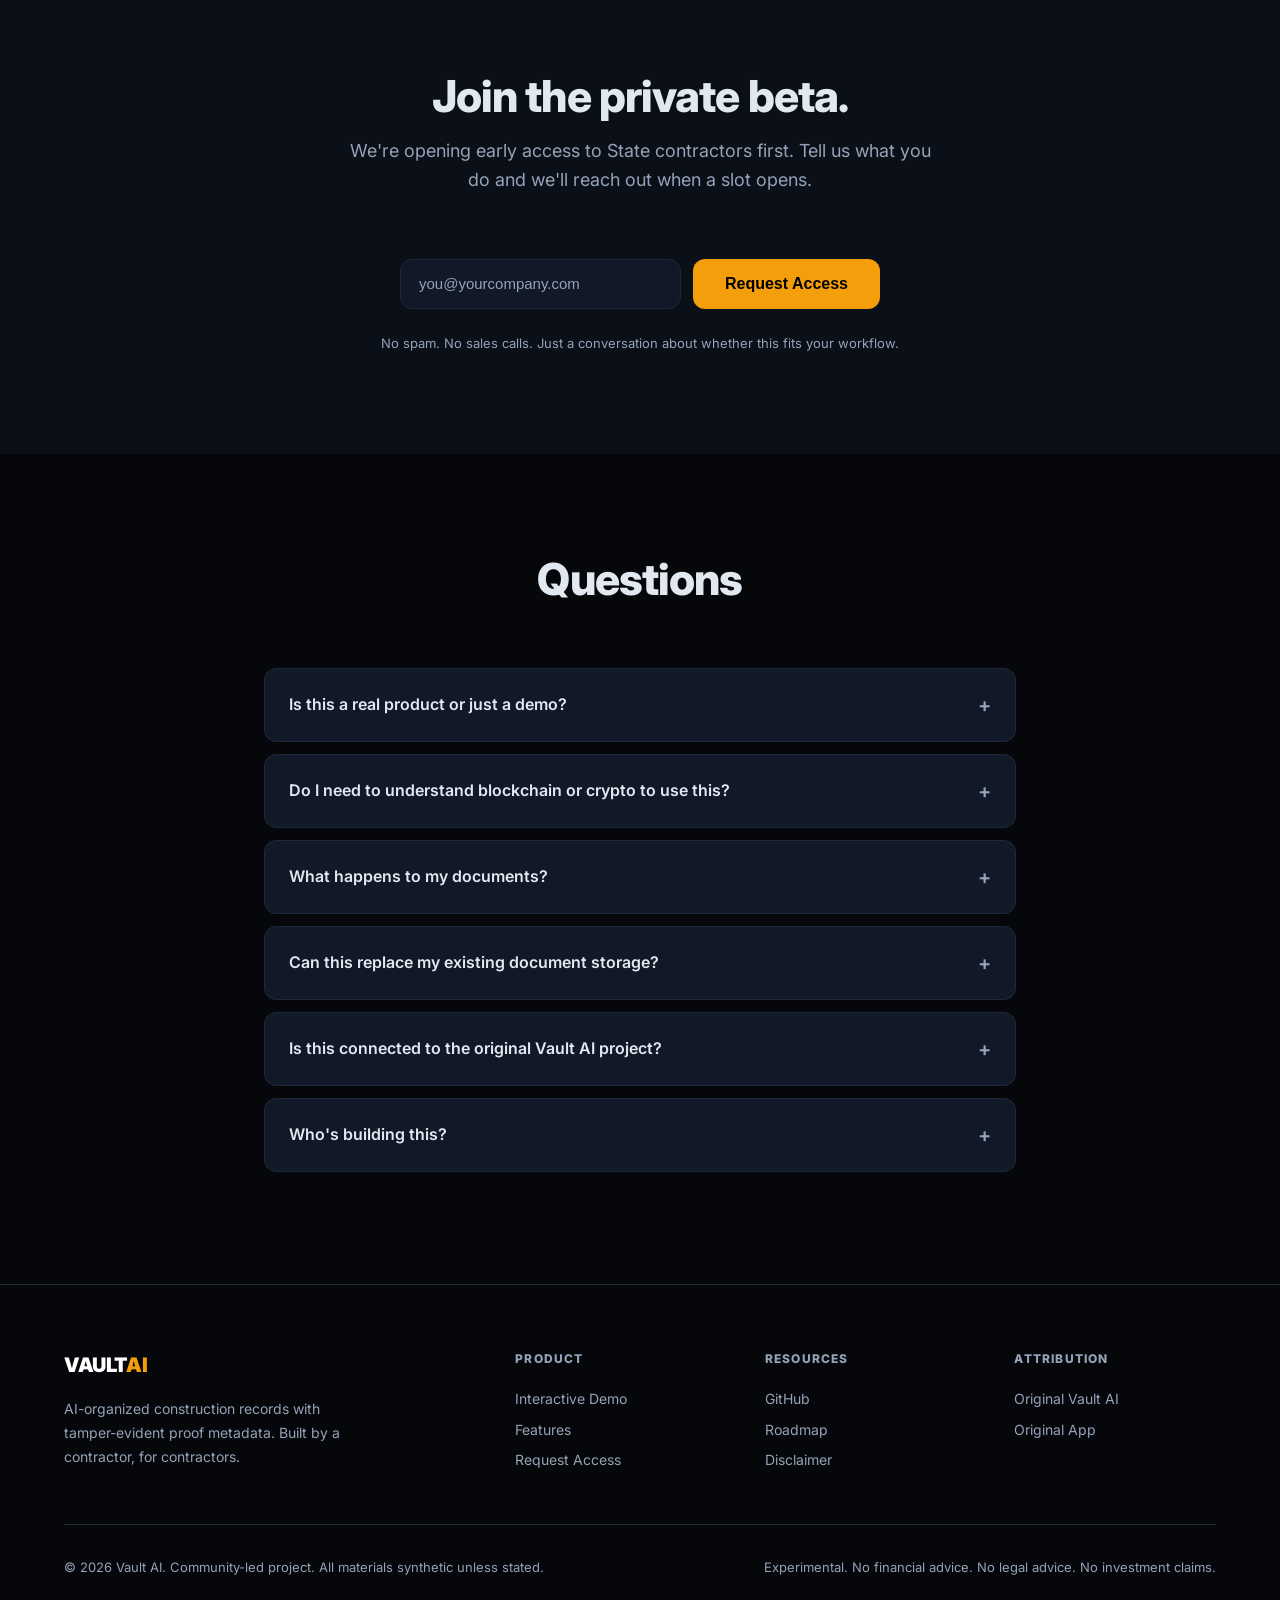
==== commit 78777d6f: "rebrand: white-box back to Vault AI, strip all commercial branding - Rebrand from Certipro Vault / C" ====
--- a/website/index.html
+++ b/website/index.html
@@ -3,7 +3,7 @@
 <head>
 <meta charset="utf-8">
 <meta name="viewport" content="width=device-width, initial-scale=1">
-<title>Construction Vault — AI Organized Construction Records</title>
+<title>Vault AI — AI Organized Construction Records</title>
 <link rel="preconnect" href="https://fonts.googleapis.com">
 <link href="https://fonts.googleapis.com/css2?family=Inter:wght@400;500;600;700;800;900&display=swap" rel="stylesheet">
 <style>
@@ -64,7 +64,7 @@
 /* Solution */
 .solution-grid{display:grid;grid-template-columns:1fr 1fr;gap:64px;align-items:center}
 .solution-visual{background:linear-gradient(135deg,var(--bg-3),var(--bg-2));border:1px solid var(--border);border-radius:20px;padding:40px;position:relative;min-height:400px;display:flex;flex-direction:column;justify-content:center}
-.solution-visual::before{content:'CONSTRUCTION VAULT';position:absolute;top:20px;left:24px;font-size:0.625rem;font-weight:800;letter-spacing:0.15em;color:var(--text-dim);opacity:0.5}
+.solution-visual::before{content:'VAULT AI';position:absolute;top:20px;left:24px;font-size:0.625rem;font-weight:800;letter-spacing:0.15em;color:var(--text-dim);opacity:0.5}
 .doc-stack{display:flex;flex-direction:column;gap:12px}
 .doc-item{background:rgba(255,255,255,0.03);border:1px solid var(--border);border-radius:12px;padding:16px 20px;display:flex;align-items:center;gap:16px;animation:slideIn 0.5s ease-out backwards}
 .doc-item:nth-child(1){animation-delay:0.1s}
@@ -160,7 +160,7 @@
 
 <nav>
   <div class="container nav-inner">
-    <div class="logo">CONSTRUCTION<span>VAULT</span></div>
+    <div class="logo">VAULT<span>AI</span></div>
     <div class="nav-links">
       <a href="#problem">Problem</a>
       <a href="#solution">Solution</a>
@@ -225,7 +225,7 @@
       <div>
         <div class="section-header" style="text-align:left;margin:0 0 40px">
           <h2>One vault.<br>Every document.<br>Proof-ready.</h2>
-          <p>Construction Vault reads, classifies, and organizes your project records automatically. Then it wraps them in a tamper-evident packet you can hand to anyone.</p>
+          <p>Vault AI reads, classifies, and organizes your project records automatically. Then it wraps them in a tamper-evident packet you can hand to anyone.</p>
         </div>
         <div style="display:flex;flex-direction:column;gap:20px">
           <div style="display:flex;gap:16px;align-items:flex-start">
@@ -255,7 +255,7 @@
         <div class="doc-stack">
           <div class="doc-item">
             <div class="doc-icon contract">📄</div>
-            <div class="doc-info"><h4>Contract — 42 Maple St</h4><span>AI classified • $14,500 • Human confirmed</span></div>
+            <div class="doc-info"><h4>Contract — 123 Sample Ave</h4><span>AI classified • $14,500 • Human confirmed</span></div>
             <div class="doc-status">✓ Confirmed</div>
           </div>
           <div class="doc-item">
@@ -362,7 +362,7 @@
   <div class="container" style="text-align:center;max-width:640px">
     <div class="section-header">
       <h2>Join the private beta.</h2>
-      <p>We're opening early access to Texas contractors first. Tell us what you do and we'll reach out when a slot opens.</p>
+      <p>We're opening early access to State contractors first. Tell us what you do and we'll reach out when a slot opens.</p>
     </div>
     <form class="beta-form" onsubmit="event.preventDefault();alert('Thanks! This is a static demo form. For real beta access, contact Neil directly.');">
       <input type="email" placeholder="you@yourcompany.com" required>
@@ -379,7 +379,7 @@
     </div>
     <div class="faq-item">
       <div class="faq-q" onclick="this.parentElement.classList.toggle('open')">Is this a real product or just a demo?</div>
-      <div class="faq-a">It's a working prototype built on real construction workflows. The demo uses 100% synthetic data. Private beta access is real — we're testing with select contractors in Texas before general availability.</div>
+      <div class="faq-a">It's a working prototype built on real construction workflows. The demo uses 100% synthetic data. Private beta access is real — we're testing with select contractors in State before general availability.</div>
     </div>
     <div class="faq-item">
       <div class="faq-q" onclick="this.parentElement.classList.toggle('open')">Do I need to understand blockchain or crypto to use this?</div>
@@ -399,7 +399,7 @@
     </div>
     <div class="faq-item">
       <div class="faq-q" onclick="this.parentElement.classList.toggle('open')">Who's building this?</div>
-      <div class="faq-a">Neil Lima, president of Certipro Home Improvement LLC — a real outdoor living contractor in the Dallas-Fort Worth area. He's building the tool he wishes he had for his own projects.</div>
+      <div class="faq-a">Project Maintainer, president of Demo Contractor LLC — a real outdoor living contractor in the Metro Area area. He's building the tool he wishes he had for his own projects.</div>
     </div>
   </div>
 </section>
@@ -408,7 +408,7 @@
   <div class="container">
     <div class="footer-grid">
       <div class="footer-brand">
-        <div class="logo">CONSTRUCTION<span>VAULT</span></div>
+        <div class="logo">VAULT<span>AI</span></div>
         <p>AI-organized construction records with tamper-evident proof metadata. Built by a contractor, for contractors.</p>
       </div>
       <div class="footer-col">
@@ -430,7 +430,7 @@
       </div>
     </div>
     <div class="footer-bottom">
-      <p>© 2026 Construction Vault. Community-led project. All materials synthetic unless stated.</p>
+      <p>© 2026 Vault AI. Community-led project. All materials synthetic unless stated.</p>
       <p>Experimental. No financial advice. No legal advice. No investment claims.</p>
     </div>
   </div>
